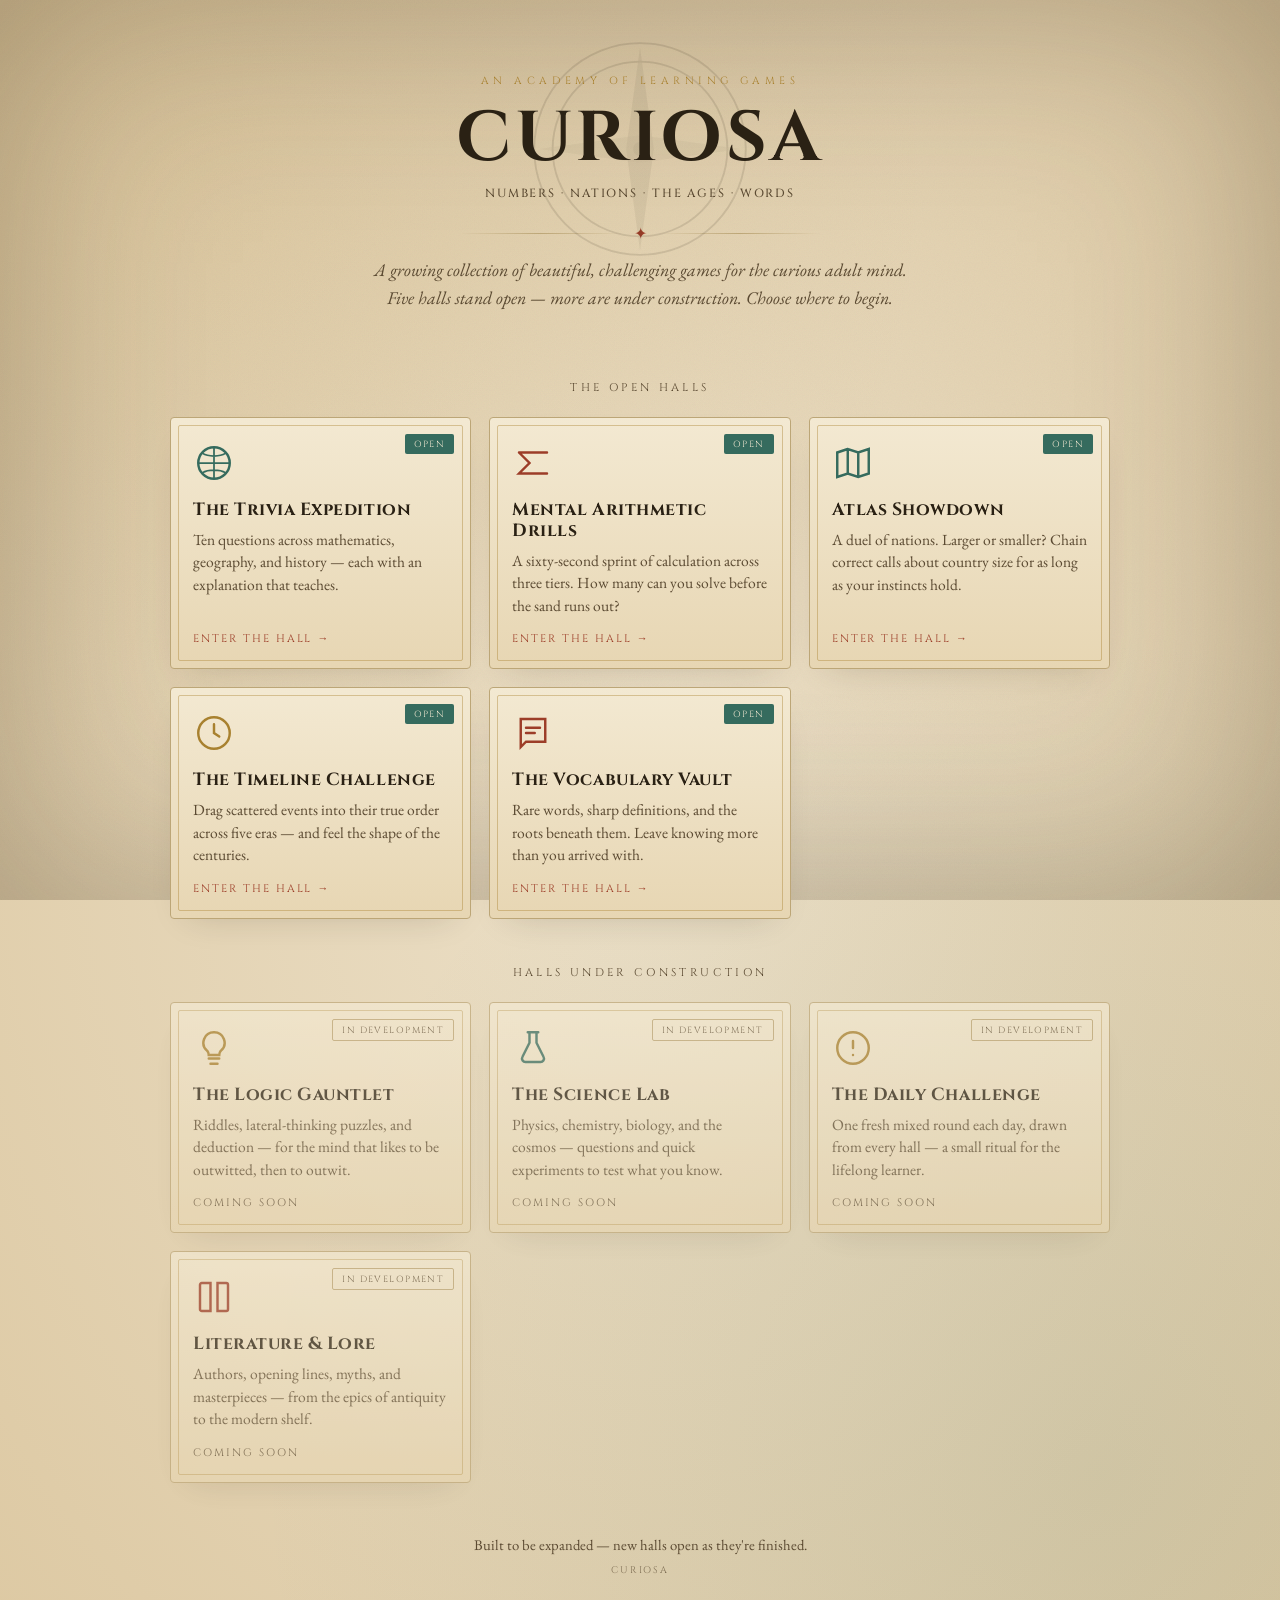
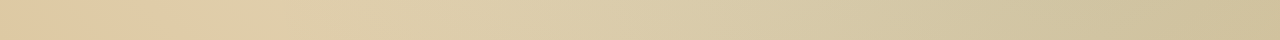
==== index.html @ 13163912 "Add files via upload" ====
<!DOCTYPE html>
<html lang="en">
<head>
<meta charset="UTF-8">
<meta name="viewport" content="width=device-width, initial-scale=1.0">
<title>Curiosa — Learning Games for the Curious</title>
<link rel="preconnect" href="https://fonts.googleapis.com">
<link rel="preconnect" href="https://fonts.gstatic.com" crossorigin>
<link href="https://fonts.googleapis.com/css2?family=Cinzel:wght@500;600;700&family=EB+Garamond:ital,wght@0,400;0,500;0,600;1,400&display=swap" rel="stylesheet">
<style>
  :root{--ink:#2a2114;--ink-soft:#5b4a32;--oxblood:#9c3d28;--verdigris:#356b5e;--gold:#a8812f;--gold-bright:#c79b3f;--line:#bca677;--shadow:rgba(42,33,20,.22)}
  *{box-sizing:border-box;margin:0;padding:0}
  body{font-family:'EB Garamond',serif;color:var(--ink);min-height:100vh;padding:40px 18px 60px;position:relative;overflow-x:hidden;
    background:radial-gradient(circle at 16% 10%,rgba(168,129,47,.10),transparent 40%),radial-gradient(circle at 86% 90%,rgba(53,107,94,.10),transparent 46%),radial-gradient(ellipse at center,#ece0c8 0%,#ddc9a3 100%)}
  body::before{content:"";position:fixed;inset:0;pointer-events:none;z-index:0;background-image:url("data:image/svg+xml,%3Csvg xmlns='http://www.w3.org/2000/svg' width='160' height='160'%3E%3Cfilter id='n'%3E%3CfeTurbulence type='fractalNoise' baseFrequency='0.85' numOctaves='3' stitchTiles='stitch'/%3E%3C/filter%3E%3Crect width='100%25' height='100%25' filter='url(%23n)' opacity='0.05'/%3E%3C/svg%3E");mix-blend-mode:multiply}
  body::after{content:"";position:fixed;inset:0;pointer-events:none;z-index:0;box-shadow:inset 0 0 220px rgba(60,42,20,.32)}
  .wrap{position:relative;z-index:1;max-width:940px;margin:0 auto}
  .hero{text-align:center;position:relative;padding:34px 0 14px}
  .compass{position:absolute;top:-6px;left:50%;transform:translateX(-50%);width:230px;height:230px;opacity:.12;color:var(--ink);pointer-events:none}
  .eyebrow{position:relative;font-family:'Cinzel',serif;letter-spacing:.42em;font-size:.66rem;color:var(--gold);text-transform:uppercase;margin-bottom:16px}
  h1{position:relative;font-family:'Cinzel',serif;font-weight:700;font-size:clamp(2.6rem,8vw,4.4rem);letter-spacing:.05em;line-height:.98}
  .sub{position:relative;font-family:'Cinzel',serif;font-weight:500;letter-spacing:.16em;text-transform:uppercase;font-size:.74rem;color:var(--ink-soft);margin-top:12px}
  .rule{display:flex;align-items:center;gap:12px;justify-content:center;margin:22px auto 12px;max-width:360px}
  .rule .ln{height:1px;background:linear-gradient(90deg,transparent,var(--line),transparent);flex:1}.rule .dot{color:var(--oxblood)}
  .intro{position:relative;text-align:center;font-style:italic;color:var(--ink-soft);font-size:1.12rem;max-width:560px;margin:0 auto 8px;line-height:1.55}
  .section-label{font-family:'Cinzel',serif;font-size:.7rem;letter-spacing:.3em;text-transform:uppercase;color:var(--ink-soft);text-align:center;margin:46px 0 22px}
  .halls{display:grid;grid-template-columns:repeat(auto-fill,minmax(255px,1fr));gap:18px}
  .hall{position:relative;display:flex;flex-direction:column;background:linear-gradient(180deg,#f3e9d2,#e7d6b3);border:1px solid var(--line);border-radius:4px;padding:24px 22px 22px;text-decoration:none;color:inherit;box-shadow:0 14px 34px -20px var(--shadow);transition:transform .2s,box-shadow .2s;min-height:206px}
  .hall::before{content:"";position:absolute;inset:7px;border:1px solid rgba(168,129,47,.4);border-radius:2px;pointer-events:none}
  .hall.live{cursor:pointer}.hall.live:hover{transform:translateY(-5px);box-shadow:0 22px 42px -22px var(--shadow)}
  .hall.soon{opacity:.7}
  .badge{position:absolute;top:16px;right:16px;font-family:'Cinzel',serif;font-size:.56rem;letter-spacing:.16em;text-transform:uppercase;padding:4px 9px;border-radius:2px}
  .badge.open{background:var(--verdigris);color:#f3e9d2}.badge.dev{background:transparent;color:var(--ink-soft);border:1px solid var(--line)}
  .hall .ic{width:42px;height:42px;color:var(--oxblood);margin-bottom:16px}
  .hall.geo .ic{color:var(--verdigris)}.hall.hist .ic{color:var(--gold)}.hall.lang .ic{color:var(--oxblood)}.hall.map .ic{color:var(--verdigris)}.hall.logic .ic{color:var(--gold)}.hall.sci .ic{color:var(--verdigris)}
  .hall h3{font-family:'Cinzel',serif;font-size:1.1rem;letter-spacing:.03em;margin-bottom:8px;line-height:1.2}
  .hall p{font-size:.97rem;color:var(--ink-soft);line-height:1.45;flex:1}
  .hall .enter{margin-top:14px;font-family:'Cinzel',serif;font-size:.68rem;letter-spacing:.18em;text-transform:uppercase;color:var(--oxblood)}
  .hall.soon .enter{color:var(--ink-soft)}
  footer{text-align:center;margin-top:50px;font-size:.92rem;color:var(--ink-soft);line-height:1.6}
  footer .small{font-family:'Cinzel',serif;font-size:.6rem;letter-spacing:.2em;text-transform:uppercase;opacity:.7}
  @media(max-width:560px){.hero{padding:20px 0 8px}.compass{width:170px;height:170px}}
</style>
</head>
<body>
<div class="wrap">
  <header class="hero">
    <svg class="compass" viewBox="0 0 100 100" fill="none" stroke="currentColor" stroke-width="0.8">
      <circle cx="50" cy="50" r="46"/><circle cx="50" cy="50" r="38"/>
      <path d="M50 6 L56 50 L50 94 L44 50 Z" fill="currentColor" stroke="none" opacity="0.5"/>
      <path d="M6 50 L50 56 L94 50 L50 44 Z" fill="currentColor" stroke="none" opacity="0.3"/>
      <circle cx="50" cy="50" r="3" fill="currentColor" stroke="none"/>
    </svg>
    <div class="eyebrow">An Academy of Learning Games</div>
    <h1>CURIOSA</h1>
    <div class="sub">Numbers · Nations · The Ages · Words</div>
    <div class="rule"><span class="ln"></span><span class="dot">✦</span><span class="ln"></span></div>
    <p class="intro">A growing collection of beautiful, challenging games for the curious adult mind. Five halls stand open — more are under construction. Choose where to begin.</p>
  </header>

  <div class="section-label">The Open Halls</div>
  <div class="halls">

    <a class="hall live geo" href="games/trivia.html">
      <span class="badge open">Open</span>
      <svg class="ic" viewBox="0 0 24 24" fill="none" stroke="currentColor" stroke-width="1.4"><circle cx="12" cy="12" r="9"/><path d="M12 3v18M3 12h18M5.5 6.5c3 2 10 2 13 0M5.5 17.5c3-2 10-2 13 0" stroke-width="1"/></svg>
      <h3>The Trivia Expedition</h3>
      <p>Ten questions across mathematics, geography, and history — each with an explanation that teaches.</p>
      <span class="enter">Enter the hall →</span>
    </a>

    <a class="hall live math" href="games/arithmetic.html">
      <span class="badge open">Open</span>
      <svg class="ic" viewBox="0 0 24 24" fill="none" stroke="currentColor" stroke-width="1.4" stroke-linecap="round"><path d="M4 6h16M4 6l6 6-6 6h16"/></svg>
      <h3>Mental Arithmetic Drills</h3>
      <p>A sixty-second sprint of calculation across three tiers. How many can you solve before the sand runs out?</p>
      <span class="enter">Enter the hall →</span>
    </a>

    <a class="hall live map" href="games/atlas.html">
      <span class="badge open">Open</span>
      <svg class="ic" viewBox="0 0 24 24" fill="none" stroke="currentColor" stroke-width="1.4" stroke-linecap="round"><path d="M9 4 3 6v14l6-2 6 2 6-2V4l-6 2-6-2zM9 4v14M15 6v14"/></svg>
      <h3>Atlas Showdown</h3>
      <p>A duel of nations. Larger or smaller? Chain correct calls about country size for as long as your instincts hold.</p>
      <span class="enter">Enter the hall →</span>
    </a>

    <a class="hall live hist" href="games/timeline.html">
      <span class="badge open">Open</span>
      <svg class="ic" viewBox="0 0 24 24" fill="none" stroke="currentColor" stroke-width="1.4" stroke-linecap="round"><path d="M12 7v5l3 2M12 3a9 9 0 1 0 0 18 9 9 0 0 0 0-18z"/></svg>
      <h3>The Timeline Challenge</h3>
      <p>Drag scattered events into their true order across five eras — and feel the shape of the centuries.</p>
      <span class="enter">Enter the hall →</span>
    </a>

    <a class="hall live lang" href="games/vocabulary.html">
      <span class="badge open">Open</span>
      <svg class="ic" viewBox="0 0 24 24" fill="none" stroke="currentColor" stroke-width="1.4" stroke-linecap="round"><path d="M5 4h14v13H8l-3 3V4zM8 9h8M8 12h5"/></svg>
      <h3>The Vocabulary Vault</h3>
      <p>Rare words, sharp definitions, and the roots beneath them. Leave knowing more than you arrived with.</p>
      <span class="enter">Enter the hall →</span>
    </a>

  </div>

  <div class="section-label">Halls Under Construction</div>
  <div class="halls">

    <div class="hall soon logic">
      <span class="badge dev">In development</span>
      <svg class="ic" viewBox="0 0 24 24" fill="none" stroke="currentColor" stroke-width="1.4" stroke-linecap="round"><path d="M9 18h6M10 21h4M12 3a6 6 0 0 0-4 10.5c.7.7 1 1.3 1 2.5h6c0-1.2.3-1.8 1-2.5A6 6 0 0 0 12 3z"/></svg>
      <h3>The Logic Gauntlet</h3>
      <p>Riddles, lateral-thinking puzzles, and deduction — for the mind that likes to be outwitted, then to outwit.</p>
      <span class="enter">Coming soon</span>
    </div>

    <div class="hall soon sci">
      <span class="badge dev">In development</span>
      <svg class="ic" viewBox="0 0 24 24" fill="none" stroke="currentColor" stroke-width="1.4" stroke-linecap="round"><path d="M9 3h6M10 3v6l-4 8a2 2 0 0 0 2 3h8a2 2 0 0 0 2-3l-4-8V3"/></svg>
      <h3>The Science Lab</h3>
      <p>Physics, chemistry, biology, and the cosmos — questions and quick experiments to test what you know.</p>
      <span class="enter">Coming soon</span>
    </div>

    <div class="hall soon hist">
      <span class="badge dev">In development</span>
      <svg class="ic" viewBox="0 0 24 24" fill="none" stroke="currentColor" stroke-width="1.4" stroke-linecap="round"><circle cx="12" cy="12" r="9"/><path d="M12 8v4M12 16h.01"/></svg>
      <h3>The Daily Challenge</h3>
      <p>One fresh mixed round each day, drawn from every hall — a small ritual for the lifelong learner.</p>
      <span class="enter">Coming soon</span>
    </div>

    <div class="hall soon lang">
      <span class="badge dev">In development</span>
      <svg class="ic" viewBox="0 0 24 24" fill="none" stroke="currentColor" stroke-width="1.4" stroke-linecap="round"><path d="M4 19V5a1 1 0 0 1 1-1h5v16H5a1 1 0 0 1-1-1zM14 4h5a1 1 0 0 1 1 1v14a1 1 0 0 1-1 1h-5z"/></svg>
      <h3>Literature &amp; Lore</h3>
      <p>Authors, opening lines, myths, and masterpieces — from the epics of antiquity to the modern shelf.</p>
      <span class="enter">Coming soon</span>
    </div>

  </div>

  <footer>
    Built to be expanded — new halls open as they're finished.<br>
    <span class="small">Curiosa</span>
  </footer>
</div>
</body>
</html>
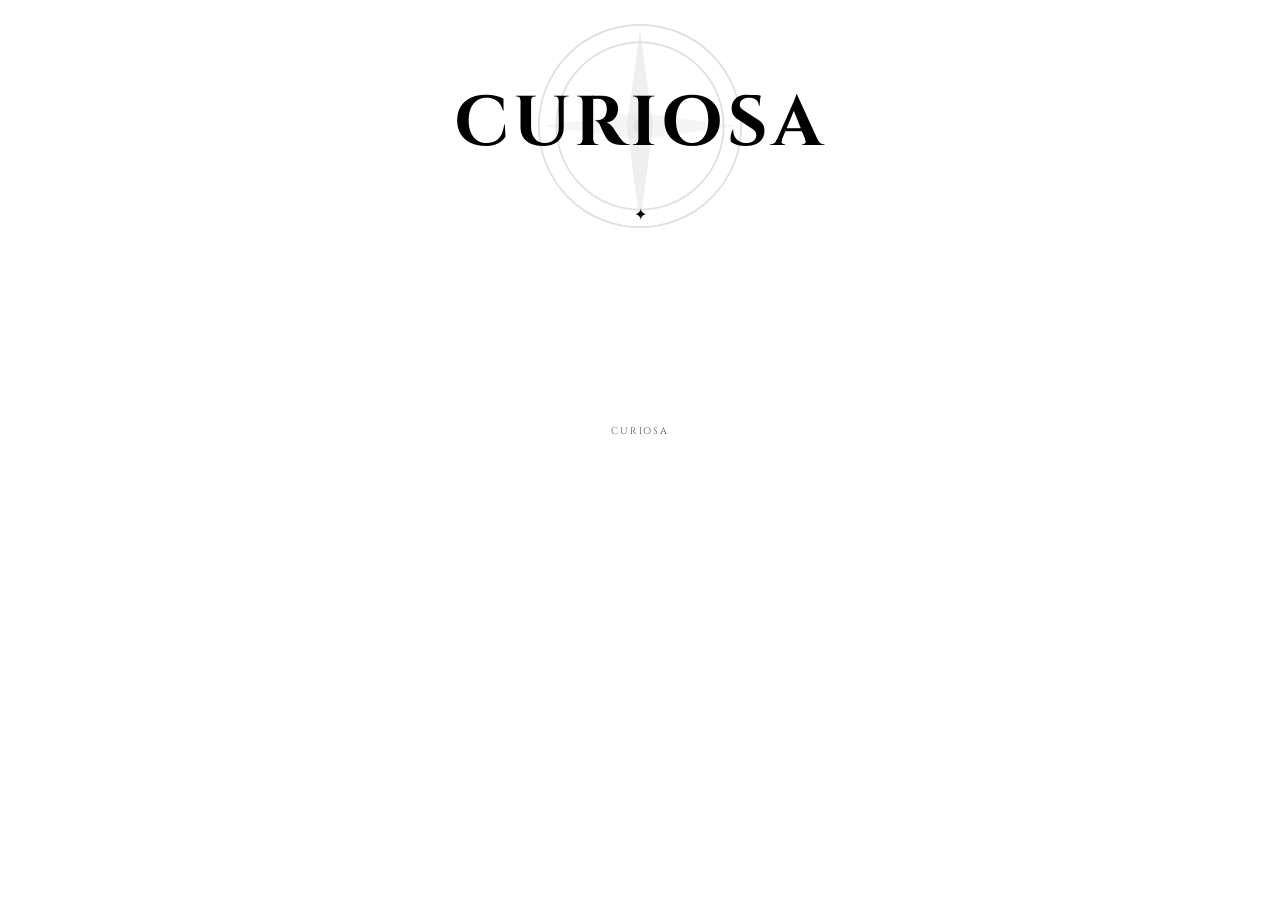
==== commit a46930f8: "Add files via upload" ====
--- a/index.html
+++ b/index.html
@@ -6,43 +6,41 @@
 <title>Curiosa — Learning Games for the Curious</title>
 <link rel="preconnect" href="https://fonts.googleapis.com">
 <link rel="preconnect" href="https://fonts.gstatic.com" crossorigin>
-<link href="https://fonts.googleapis.com/css2?family=Cinzel:wght@500;600;700&family=EB+Garamond:ital,wght@0,400;0,500;0,600;1,400&display=swap" rel="stylesheet">
+<link href="https://fonts.googleapis.com/css2?family=Amiri:wght@400;700&family=Cinzel:wght@500;600;700&family=EB+Garamond:ital,wght@0,400;0,500;0,600;1,400&display=swap" rel="stylesheet">
+<link rel="stylesheet" href="assets/shared.css">
 <style>
-  :root{--ink:#2a2114;--ink-soft:#5b4a32;--oxblood:#9c3d28;--verdigris:#356b5e;--gold:#a8812f;--gold-bright:#c79b3f;--line:#bca677;--shadow:rgba(42,33,20,.22)}
-  *{box-sizing:border-box;margin:0;padding:0}
-  body{font-family:'EB Garamond',serif;color:var(--ink);min-height:100vh;padding:40px 18px 60px;position:relative;overflow-x:hidden;
-    background:radial-gradient(circle at 16% 10%,rgba(168,129,47,.10),transparent 40%),radial-gradient(circle at 86% 90%,rgba(53,107,94,.10),transparent 46%),radial-gradient(ellipse at center,#ece0c8 0%,#ddc9a3 100%)}
-  body::before{content:"";position:fixed;inset:0;pointer-events:none;z-index:0;background-image:url("data:image/svg+xml,%3Csvg xmlns='http://www.w3.org/2000/svg' width='160' height='160'%3E%3Cfilter id='n'%3E%3CfeTurbulence type='fractalNoise' baseFrequency='0.85' numOctaves='3' stitchTiles='stitch'/%3E%3C/filter%3E%3Crect width='100%25' height='100%25' filter='url(%23n)' opacity='0.05'/%3E%3C/svg%3E");mix-blend-mode:multiply}
-  body::after{content:"";position:fixed;inset:0;pointer-events:none;z-index:0;box-shadow:inset 0 0 220px rgba(60,42,20,.32)}
-  .wrap{position:relative;z-index:1;max-width:940px;margin:0 auto}
-  .hero{text-align:center;position:relative;padding:34px 0 14px}
-  .compass{position:absolute;top:-6px;left:50%;transform:translateX(-50%);width:230px;height:230px;opacity:.12;color:var(--ink);pointer-events:none}
-  .eyebrow{position:relative;font-family:'Cinzel',serif;letter-spacing:.42em;font-size:.66rem;color:var(--gold);text-transform:uppercase;margin-bottom:16px}
-  h1{position:relative;font-family:'Cinzel',serif;font-weight:700;font-size:clamp(2.6rem,8vw,4.4rem);letter-spacing:.05em;line-height:.98}
+  .wrap{position:relative;z-index:1;max-width:940px;margin:0 auto;padding:10px 18px 60px}
+  .hero{text-align:center;position:relative;padding:24px 0 14px}
+  .compass{position:absolute;top:-2px;left:50%;transform:translateX(-50%);width:220px;height:220px;opacity:.12;color:var(--ink);pointer-events:none}
+  h1{position:relative;font-family:'Cinzel',serif;font-weight:700;font-size:clamp(2.6rem,8vw,4.4rem);letter-spacing:.06em;line-height:.98}
+  html[lang="ar"] h1{font-family:'Amiri',serif;letter-spacing:0}
   .sub{position:relative;font-family:'Cinzel',serif;font-weight:500;letter-spacing:.16em;text-transform:uppercase;font-size:.74rem;color:var(--ink-soft);margin-top:12px}
-  .rule{display:flex;align-items:center;gap:12px;justify-content:center;margin:22px auto 12px;max-width:360px}
-  .rule .ln{height:1px;background:linear-gradient(90deg,transparent,var(--line),transparent);flex:1}.rule .dot{color:var(--oxblood)}
-  .intro{position:relative;text-align:center;font-style:italic;color:var(--ink-soft);font-size:1.12rem;max-width:560px;margin:0 auto 8px;line-height:1.55}
+  html[lang="ar"] .sub{font-family:'Amiri',serif;letter-spacing:0;font-size:.95rem}
+  .intro{position:relative;text-align:center;font-style:italic;color:var(--ink-soft);font-size:1.12rem;max-width:560px;margin:14px auto 8px;line-height:1.55}
   .section-label{font-family:'Cinzel',serif;font-size:.7rem;letter-spacing:.3em;text-transform:uppercase;color:var(--ink-soft);text-align:center;margin:46px 0 22px}
+  html[lang="ar"] .section-label{font-family:'Amiri',serif;letter-spacing:0;font-size:1rem}
   .halls{display:grid;grid-template-columns:repeat(auto-fill,minmax(255px,1fr));gap:18px}
-  .hall{position:relative;display:flex;flex-direction:column;background:linear-gradient(180deg,#f3e9d2,#e7d6b3);border:1px solid var(--line);border-radius:4px;padding:24px 22px 22px;text-decoration:none;color:inherit;box-shadow:0 14px 34px -20px var(--shadow);transition:transform .2s,box-shadow .2s;min-height:206px}
+  .hall{position:relative;display:flex;flex-direction:column;background:linear-gradient(180deg,var(--parch1),#e7d6b3);border:1px solid var(--line);border-radius:4px;padding:24px 22px 22px;text-decoration:none;color:inherit;box-shadow:0 14px 34px -20px var(--shadow);transition:transform .2s,box-shadow .2s;min-height:210px}
   .hall::before{content:"";position:absolute;inset:7px;border:1px solid rgba(168,129,47,.4);border-radius:2px;pointer-events:none}
   .hall.live{cursor:pointer}.hall.live:hover{transform:translateY(-5px);box-shadow:0 22px 42px -22px var(--shadow)}
   .hall.soon{opacity:.7}
-  .badge{position:absolute;top:16px;right:16px;font-family:'Cinzel',serif;font-size:.56rem;letter-spacing:.16em;text-transform:uppercase;padding:4px 9px;border-radius:2px}
-  .badge.open{background:var(--verdigris);color:#f3e9d2}.badge.dev{background:transparent;color:var(--ink-soft);border:1px solid var(--line)}
+  .badge{position:absolute;top:16px;inset-inline-end:16px;font-family:'Cinzel',serif;font-size:.56rem;letter-spacing:.16em;text-transform:uppercase;padding:4px 9px;border-radius:2px}
+  html[lang="ar"] .badge{font-family:'Amiri',serif;letter-spacing:0;font-size:.7rem}
+  .badge.open{background:var(--verdigris);color:var(--parch1)}.badge.dev{background:transparent;color:var(--ink-soft);border:1px solid var(--line)}
   .hall .ic{width:42px;height:42px;color:var(--oxblood);margin-bottom:16px}
-  .hall.geo .ic{color:var(--verdigris)}.hall.hist .ic{color:var(--gold)}.hall.lang .ic{color:var(--oxblood)}.hall.map .ic{color:var(--verdigris)}.hall.logic .ic{color:var(--gold)}.hall.sci .ic{color:var(--verdigris)}
+  .hall.c1 .ic{color:var(--verdigris)}.hall.c2 .ic{color:var(--oxblood)}.hall.c3 .ic{color:var(--verdigris)}.hall.c4 .ic{color:var(--gold)}.hall.c5 .ic{color:var(--oxblood)}
   .hall h3{font-family:'Cinzel',serif;font-size:1.1rem;letter-spacing:.03em;margin-bottom:8px;line-height:1.2}
+  html[lang="ar"] .hall h3{font-family:'Amiri',serif;letter-spacing:0;font-size:1.25rem}
   .hall p{font-size:.97rem;color:var(--ink-soft);line-height:1.45;flex:1}
   .hall .enter{margin-top:14px;font-family:'Cinzel',serif;font-size:.68rem;letter-spacing:.18em;text-transform:uppercase;color:var(--oxblood)}
+  html[lang="ar"] .hall .enter{font-family:'Amiri',serif;letter-spacing:0;font-size:.9rem}
   .hall.soon .enter{color:var(--ink-soft)}
   footer{text-align:center;margin-top:50px;font-size:.92rem;color:var(--ink-soft);line-height:1.6}
   footer .small{font-family:'Cinzel',serif;font-size:.6rem;letter-spacing:.2em;text-transform:uppercase;opacity:.7}
-  @media(max-width:560px){.hero{padding:20px 0 8px}.compass{width:170px;height:170px}}
 </style>
 </head>
 <body>
+<div id="site-header"></div>
 <div class="wrap">
   <header class="hero">
     <svg class="compass" viewBox="0 0 100 100" fill="none" stroke="currentColor" stroke-width="0.8">
@@ -51,99 +49,66 @@
       <path d="M6 50 L50 56 L94 50 L50 44 Z" fill="currentColor" stroke="none" opacity="0.3"/>
       <circle cx="50" cy="50" r="3" fill="currentColor" stroke="none"/>
     </svg>
-    <div class="eyebrow">An Academy of Learning Games</div>
+    <div class="eyebrow" id="eyebrow"></div>
     <h1>CURIOSA</h1>
-    <div class="sub">Numbers · Nations · The Ages · Words</div>
+    <div class="sub" id="sub"></div>
     <div class="rule"><span class="ln"></span><span class="dot">✦</span><span class="ln"></span></div>
-    <p class="intro">A growing collection of beautiful, challenging games for the curious adult mind. Five halls stand open — more are under construction. Choose where to begin.</p>
+    <p class="intro" id="intro"></p>
   </header>
+  <div class="section-label" id="lblOpen"></div>
+  <div class="halls" id="openHalls"></div>
+  <div class="section-label" id="lblSoon"></div>
+  <div class="halls" id="soonHalls"></div>
+  <footer><span id="footerTxt"></span><br><span class="small">Curiosa</span></footer>
+</div>
 
-  <div class="section-label">The Open Halls</div>
-  <div class="halls">
-
-    <a class="hall live geo" href="games/trivia.html">
-      <span class="badge open">Open</span>
-      <svg class="ic" viewBox="0 0 24 24" fill="none" stroke="currentColor" stroke-width="1.4"><circle cx="12" cy="12" r="9"/><path d="M12 3v18M3 12h18M5.5 6.5c3 2 10 2 13 0M5.5 17.5c3-2 10-2 13 0" stroke-width="1"/></svg>
-      <h3>The Trivia Expedition</h3>
-      <p>Ten questions across mathematics, geography, and history — each with an explanation that teaches.</p>
-      <span class="enter">Enter the hall →</span>
-    </a>
-
-    <a class="hall live math" href="games/arithmetic.html">
-      <span class="badge open">Open</span>
-      <svg class="ic" viewBox="0 0 24 24" fill="none" stroke="currentColor" stroke-width="1.4" stroke-linecap="round"><path d="M4 6h16M4 6l6 6-6 6h16"/></svg>
-      <h3>Mental Arithmetic Drills</h3>
-      <p>A sixty-second sprint of calculation across three tiers. How many can you solve before the sand runs out?</p>
-      <span class="enter">Enter the hall →</span>
-    </a>
-
-    <a class="hall live map" href="games/atlas.html">
-      <span class="badge open">Open</span>
-      <svg class="ic" viewBox="0 0 24 24" fill="none" stroke="currentColor" stroke-width="1.4" stroke-linecap="round"><path d="M9 4 3 6v14l6-2 6 2 6-2V4l-6 2-6-2zM9 4v14M15 6v14"/></svg>
-      <h3>Atlas Showdown</h3>
-      <p>A duel of nations. Larger or smaller? Chain correct calls about country size for as long as your instincts hold.</p>
-      <span class="enter">Enter the hall →</span>
-    </a>
-
-    <a class="hall live hist" href="games/timeline.html">
-      <span class="badge open">Open</span>
-      <svg class="ic" viewBox="0 0 24 24" fill="none" stroke="currentColor" stroke-width="1.4" stroke-linecap="round"><path d="M12 7v5l3 2M12 3a9 9 0 1 0 0 18 9 9 0 0 0 0-18z"/></svg>
-      <h3>The Timeline Challenge</h3>
-      <p>Drag scattered events into their true order across five eras — and feel the shape of the centuries.</p>
-      <span class="enter">Enter the hall →</span>
-    </a>
-
-    <a class="hall live lang" href="games/vocabulary.html">
-      <span class="badge open">Open</span>
-      <svg class="ic" viewBox="0 0 24 24" fill="none" stroke="currentColor" stroke-width="1.4" stroke-linecap="round"><path d="M5 4h14v13H8l-3 3V4zM8 9h8M8 12h5"/></svg>
-      <h3>The Vocabulary Vault</h3>
-      <p>Rare words, sharp definitions, and the roots beneath them. Leave knowing more than you arrived with.</p>
-      <span class="enter">Enter the hall →</span>
-    </a>
-
-  </div>
-
-  <div class="section-label">Halls Under Construction</div>
-  <div class="halls">
-
-    <div class="hall soon logic">
-      <span class="badge dev">In development</span>
-      <svg class="ic" viewBox="0 0 24 24" fill="none" stroke="currentColor" stroke-width="1.4" stroke-linecap="round"><path d="M9 18h6M10 21h4M12 3a6 6 0 0 0-4 10.5c.7.7 1 1.3 1 2.5h6c0-1.2.3-1.8 1-2.5A6 6 0 0 0 12 3z"/></svg>
-      <h3>The Logic Gauntlet</h3>
-      <p>Riddles, lateral-thinking puzzles, and deduction — for the mind that likes to be outwitted, then to outwit.</p>
-      <span class="enter">Coming soon</span>
-    </div>
-
-    <div class="hall soon sci">
-      <span class="badge dev">In development</span>
-      <svg class="ic" viewBox="0 0 24 24" fill="none" stroke="currentColor" stroke-width="1.4" stroke-linecap="round"><path d="M9 3h6M10 3v6l-4 8a2 2 0 0 0 2 3h8a2 2 0 0 0 2-3l-4-8V3"/></svg>
-      <h3>The Science Lab</h3>
-      <p>Physics, chemistry, biology, and the cosmos — questions and quick experiments to test what you know.</p>
-      <span class="enter">Coming soon</span>
-    </div>
-
-    <div class="hall soon hist">
-      <span class="badge dev">In development</span>
-      <svg class="ic" viewBox="0 0 24 24" fill="none" stroke="currentColor" stroke-width="1.4" stroke-linecap="round"><circle cx="12" cy="12" r="9"/><path d="M12 8v4M12 16h.01"/></svg>
-      <h3>The Daily Challenge</h3>
-      <p>One fresh mixed round each day, drawn from every hall — a small ritual for the lifelong learner.</p>
-      <span class="enter">Coming soon</span>
-    </div>
-
-    <div class="hall soon lang">
-      <span class="badge dev">In development</span>
-      <svg class="ic" viewBox="0 0 24 24" fill="none" stroke="currentColor" stroke-width="1.4" stroke-linecap="round"><path d="M4 19V5a1 1 0 0 1 1-1h5v16H5a1 1 0 0 1-1-1zM14 4h5a1 1 0 0 1 1 1v14a1 1 0 0 1-1 1h-5z"/></svg>
-      <h3>Literature &amp; Lore</h3>
-      <p>Authors, opening lines, myths, and masterpieces — from the epics of antiquity to the modern shelf.</p>
-      <span class="enter">Coming soon</span>
-    </div>
-
-  </div>
-
-  <footer>
-    Built to be expanded — new halls open as they're finished.<br>
-    <span class="small">Curiosa</span>
-  </footer>
-</div>
+<script src="assets/strings.js"></script>
+<script>window.CURIOSA_ROOT="";</script>
+<script src="assets/core.js"></script>
+<script>
+  var t=Curiosa.t;
+  var IC={
+    globe:'<svg class="ic" viewBox="0 0 24 24" fill="none" stroke="currentColor" stroke-width="1.4"><circle cx="12" cy="12" r="9"/><path d="M12 3v18M3 12h18M5.5 6.5c3 2 10 2 13 0M5.5 17.5c3-2 10-2 13 0" stroke-width="1"/></svg>',
+    sigma:'<svg class="ic" viewBox="0 0 24 24" fill="none" stroke="currentColor" stroke-width="1.4" stroke-linecap="round"><path d="M4 6h16M4 6l6 6-6 6h16"/></svg>',
+    map:'<svg class="ic" viewBox="0 0 24 24" fill="none" stroke="currentColor" stroke-width="1.4" stroke-linecap="round"><path d="M9 4 3 6v14l6-2 6 2 6-2V4l-6 2-6-2zM9 4v14M15 6v14"/></svg>',
+    clock:'<svg class="ic" viewBox="0 0 24 24" fill="none" stroke="currentColor" stroke-width="1.4" stroke-linecap="round"><path d="M12 7v5l3 2M12 3a9 9 0 1 0 0 18 9 9 0 0 0 0-18z"/></svg>',
+    book:'<svg class="ic" viewBox="0 0 24 24" fill="none" stroke="currentColor" stroke-width="1.4" stroke-linecap="round"><path d="M5 4h14v13H8l-3 3V4zM8 9h8M8 12h5"/></svg>',
+    bulb:'<svg class="ic" viewBox="0 0 24 24" fill="none" stroke="currentColor" stroke-width="1.4" stroke-linecap="round"><path d="M9 18h6M10 21h4M12 3a6 6 0 0 0-4 10.5c.7.7 1 1.3 1 2.5h6c0-1.2.3-1.8 1-2.5A6 6 0 0 0 12 3z"/></svg>',
+    flask:'<svg class="ic" viewBox="0 0 24 24" fill="none" stroke="currentColor" stroke-width="1.4" stroke-linecap="round"><path d="M9 3h6M10 3v6l-4 8a2 2 0 0 0 2 3h8a2 2 0 0 0 2-3l-4-8V3"/></svg>',
+    star:'<svg class="ic" viewBox="0 0 24 24" fill="none" stroke="currentColor" stroke-width="1.4" stroke-linecap="round"><circle cx="12" cy="12" r="9"/><path d="M12 8v4M12 16h.01"/></svg>',
+    quill:'<svg class="ic" viewBox="0 0 24 24" fill="none" stroke="currentColor" stroke-width="1.4" stroke-linecap="round"><path d="M4 19V5a1 1 0 0 1 1-1h5v16H5a1 1 0 0 1-1-1zM14 4h5a1 1 0 0 1 1 1v14a1 1 0 0 1-1 1h-5z"/></svg>'
+  };
+  var OPEN=[
+    {file:"games/trivia.html",     c:"c1", ic:IC.globe, name:"g_trivia",   d:"d_trivia"},
+    {file:"games/arithmetic.html", c:"c2", ic:IC.sigma, name:"g_arith",    d:"d_arith"},
+    {file:"games/atlas.html",      c:"c3", ic:IC.map,   name:"g_atlas",    d:"d_atlas"},
+    {file:"games/timeline.html",   c:"c4", ic:IC.clock, name:"g_timeline", d:"d_timeline"},
+    {file:"games/vocabulary.html", c:"c5", ic:IC.book,  name:"g_vocab",    d:"d_vocab"}
+  ];
+  var SOON=[
+    {c:"c4", ic:IC.bulb,  name:"hall_logic",   d:"d_logic"},
+    {c:"c3", ic:IC.flask, name:"hall_science", d:"d_science"},
+    {c:"c4", ic:IC.star,  name:"hall_daily",   d:"d_daily"},
+    {c:"c5", ic:IC.quill, name:"hall_lit",     d:"d_lit"}
+  ];
+  function render(){
+    document.getElementById("eyebrow").textContent=t("home_eyebrow");
+    document.getElementById("sub").textContent=t("home_sub");
+    document.getElementById("intro").textContent=t("home_intro");
+    document.getElementById("lblOpen").textContent=t("open_halls");
+    document.getElementById("lblSoon").textContent=t("under_constr");
+    document.getElementById("footerTxt").textContent=t("footer");
+    document.getElementById("openHalls").innerHTML=OPEN.map(function(h){
+      var note=(h.name==="g_vocab")?' <span style="font-style:italic;font-size:.85em;color:var(--ink-soft)">('+t("g_vocab_note")+')</span>':'';
+      return '<a class="hall live '+h.c+'" href="'+h.file+'"><span class="badge open">'+t("badge_open")+'</span>'+
+        h.ic+'<h3>'+t(h.name)+note+'</h3><p>'+t(h.d)+'</p><span class="enter">'+t("enter")+'</span></a>';
+    }).join("");
+    document.getElementById("soonHalls").innerHTML=SOON.map(function(h){
+      return '<div class="hall soon '+h.c+'"><span class="badge dev">'+t("badge_dev")+'</span>'+
+        h.ic+'<h3>'+t(h.name)+'</h3><p>'+t(h.d)+'</p><span class="enter">'+t("soon")+'</span></div>';
+    }).join("");
+  }
+  render();
+</script>
 </body>
 </html>
